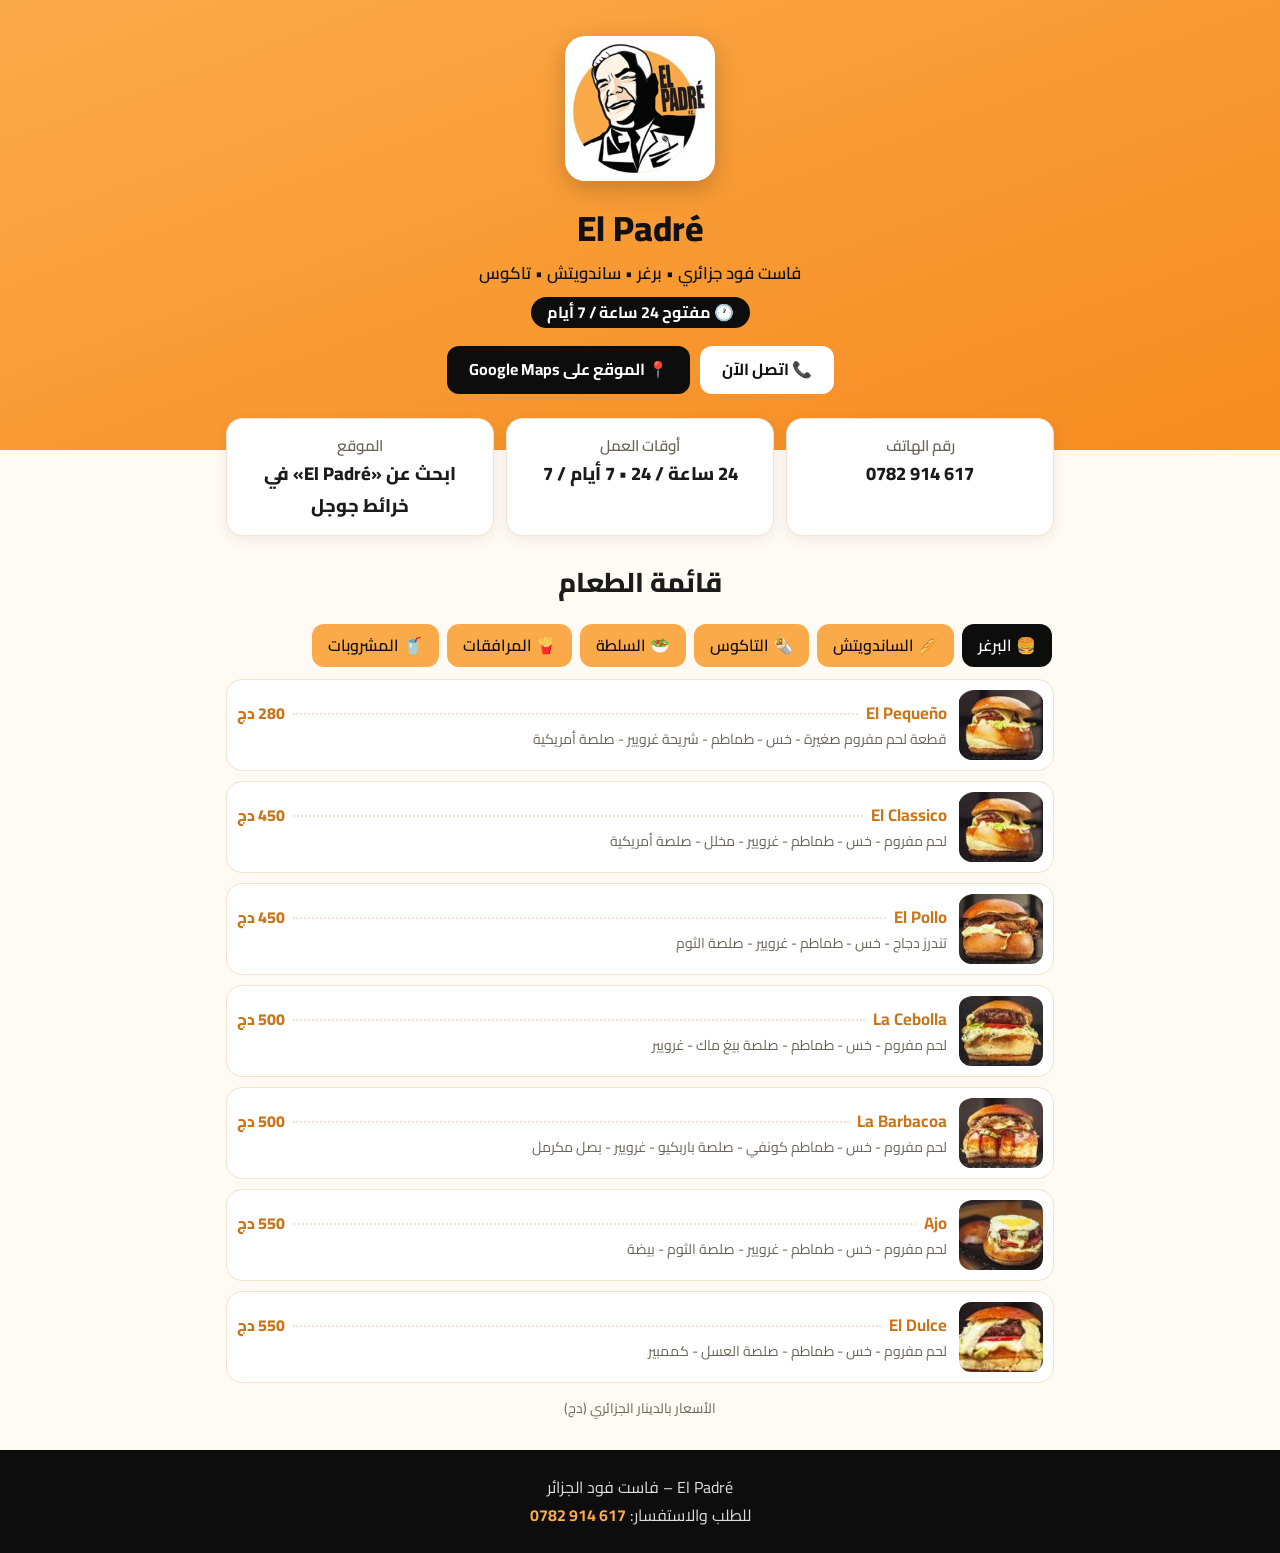
==== index.html @ 703b345e "Rename README.md to index.html" ====
<!DOCTYPE html>
<html lang="ar" dir="rtl">
<head>
<meta charset="utf-8">
<meta name="viewport" content="width=device-width, initial-scale=1, viewport-fit=cover">
<title>El Padré | فاست فود في الجزائر – مفتوح 24/24</title>
<link href="https://fonts.googleapis.com/css2?family=Cairo:wght@400;600;800&display=swap" rel="stylesheet">
<style>
:root{--bg:#fffaf3;--tx:#1b1b1b;--mut:#6b6459;--card:#fff;--bd:#f0e3cf;--or:#fbaa4a;--ord:#c9751a;--blk:#0d0d0d;box-sizing:border-box;padding-top:env(safe-area-inset-top,0px);padding-bottom:env(safe-area-inset-bottom,0px)}
@media(prefers-color-scheme:dark){:root:not([data-theme="light"]){--bg:#121110;--tx:#f4efe8;--mut:#a89f92;--card:#1c1a18;--bd:#2e2a25;--ord:#fbaa4a}}
:root[data-theme="dark"]{--bg:#121110;--tx:#f4efe8;--mut:#a89f92;--card:#1c1a18;--bd:#2e2a25;--ord:#fbaa4a}
*{box-sizing:border-box;margin:0}
html{scroll-behavior:smooth;scroll-padding-top:70px}
body{background:var(--bg);color:var(--tx);font-family:'Cairo',Tahoma,Arial,sans-serif;line-height:1.7}
.wrap{max-width:860px;margin:auto;padding:0 16px}
.hero{background:linear-gradient(160deg,var(--or),#f58b1f);color:#111;text-align:center;padding:36px 16px 56px}
.logo{width:150px;max-width:50%;border-radius:20px;background:#fff;padding:6px;box-shadow:0 8px 24px #0003}
.hero h1{font-size:2.2rem;font-weight:800;margin-top:10px}
.hero p{font-weight:600;font-size:1.05rem}
.badge{display:inline-block;background:var(--blk);color:#fff;border-radius:99px;padding:2px 16px;margin-top:10px;font-weight:700}
.btns{display:flex;gap:10px;justify-content:center;flex-wrap:wrap;margin-top:18px}
.btn{text-decoration:none;font-weight:700;padding:10px 22px;border-radius:12px;background:var(--blk);color:#fff;display:inline-block}
.btn.alt{background:#fff;color:#111}
.info{display:grid;grid-template-columns:repeat(auto-fit,minmax(200px,1fr));gap:12px;margin:-32px auto 24px}
.card{background:var(--card);border:1px solid var(--bd);border-radius:16px;padding:14px 16px;text-align:center;box-shadow:0 4px 14px #0001}
.card h3{font-size:.95rem;color:var(--mut);font-weight:600}
.card a,.card div{font-weight:800;font-size:1.15rem;color:var(--tx);text-decoration:none}
h2{text-align:center;font-size:1.7rem;font-weight:800;margin:10px 0 14px}
.tabs{display:flex;gap:8px;overflow-x:auto;padding:4px 2px 12px;position:sticky;top:env(safe-area-inset-top,0px);background:var(--bg);z-index:5}
.tab{font:inherit;font-weight:600;border:0;border-radius:12px;padding:8px 16px;white-space:nowrap;background:var(--or);color:#111;cursor:pointer}
.tab.on{background:var(--blk);color:#fff}
.pn{display:none;list-style:none;padding:0}
.pn.on{display:block}
.pn li{display:flex;gap:12px;align-items:center;background:var(--card);border:1px solid var(--bd);border-radius:16px;padding:10px;margin-bottom:10px}
.th{width:84px;height:70px;object-fit:cover;border-radius:12px;flex:none}
.th.drink{object-fit:contain;background:#fff;padding:2px}
.in{flex:1;min-width:0}
.hd{display:flex;align-items:baseline;gap:8px}
.hd b{color:var(--ord);font-size:1.05rem}
.hd i{flex:1;border-bottom:2px dotted var(--bd);transform:translateY(-4px)}
.hd span{font-weight:800;color:var(--ord);white-space:nowrap}
.in p{font-size:.88rem;color:var(--mut)}
.sauce{display:none;background:var(--or);color:#111;border-radius:14px;padding:12px 16px;font-weight:600}
.sauce.on{display:block}
.note{text-align:center;color:var(--mut);font-size:.85rem;margin:14px 0}
footer{background:var(--blk);color:#ddd;text-align:center;padding:24px 16px;margin-top:30px}
footer a{color:var(--or);text-decoration:none;font-weight:700}
</style>
</head>
<body>
<header class="hero">
<img class="logo" src="[data-uri]" alt="شعار El Padré">
<h1>El Padré</h1>
<p>فاست فود جزائري • برغر • ساندويتش • تاكوس</p>
<span class="badge">🕐 مفتوح 24 ساعة / 7 أيام</span>
<div class="btns">
<a class="btn alt" href="tel:+213782914617">📞 اتصل الآن</a>
<a class="btn" href="https://www.google.com/maps/search/?api=1&query=El%20Padr%C3%A9%20Fast-Food%20Alg%C3%A9rie" target="_blank" rel="noopener">📍 الموقع على Google Maps</a>
</div>
</header>
<main class="wrap">
<section class="info">
<div class="card"><h3>رقم الهاتف</h3><a href="tel:+213782914617" dir="ltr">0782 914 617</a></div>
<div class="card"><h3>أوقات العمل</h3><div>24 ساعة / 24 • 7 أيام / 7</div></div>
<div class="card"><h3>الموقع</h3><a href="https://www.google.com/maps/search/?api=1&query=El%20Padr%C3%A9%20Fast-Food%20Alg%C3%A9rie" target="_blank" rel="noopener">ابحث عن «El Padré» في خرائط جوجل</a></div>
</section>
<h2 id="menu">قائمة الطعام</h2>
<nav class="tabs"><button class="tab on" data-t="burgers">🍔 البرغر</button><button class="tab" data-t="sandwichs">🥖 الساندويتش</button><button class="tab" data-t="tacos">🌯 التاكوس</button><button class="tab" data-t="salade">🥗 السلطة</button><button class="tab" data-t="sides">🍟 المرافقات</button><button class="tab" data-t="drinks">🥤 المشروبات</button></nav>
<ul class="pn on" id="burgers"><li><img class="th " src="[data-uri]" alt="El Pequeño"><div class="in"><div class="hd"><b dir="ltr">El Pequeño</b><i></i><span>280 دج</span></div><p>قطعة لحم مفروم صغيرة - خس - طماطم - شريحة غرويير - صلصة أمريكية</p></div></li><li><img class="th " src="[data-uri]" alt="El Classico"><div class="in"><div class="hd"><b dir="ltr">El Classico</b><i></i><span>450 دج</span></div><p>لحم مفروم - خس - طماطم - غرويير - مخلل - صلصة أمريكية</p></div></li><li><img class="th " src="[data-uri]" alt="El Pollo"><div class="in"><div class="hd"><b dir="ltr">El Pollo</b><i></i><span>450 دج</span></div><p>تندرز دجاج - خس - طماطم - غرويير - صلصة الثوم</p></div></li><li><img class="th " src="[data-uri]" alt="La Cebolla"><div class="in"><div class="hd"><b dir="ltr">La Cebolla</b><i></i><span>500 دج</span></div><p>لحم مفروم - خس - طماطم - صلصة بيغ ماك - غرويير</p></div></li><li><img class="th " src="[data-uri]" alt="La Barbacoa"><div class="in"><div class="hd"><b dir="ltr">La Barbacoa</b><i></i><span>500 دج</span></div><p>لحم مفروم - خس - طماطم كونفي - صلصة باربكيو - غرويير - بصل مكرمل</p></div></li><li><img class="th " src="[data-uri]" alt="Ajo"><div class="in"><div class="hd"><b dir="ltr">Ajo</b><i></i><span>550 دج</span></div><p>لحم مفروم - خس - طماطم - غرويير - صلصة الثوم - بيضة</p></div></li><li><img class="th " src="[data-uri]" alt="El Dulce"><div class="in"><div class="hd"><b dir="ltr">El Dulce</b><i></i><span>550 دج</span></div><p>لحم مفروم - خس - طماطم - صلصة العسل - كممبير</p></div></li></ul><ul class="pn" id="sandwichs"><li><img class="th " src="[data-uri]" alt="Pollo"><div class="in"><div class="hd"><b dir="ltr">Pollo</b><i></i><span>450 دج</span></div><p>باغيت محشو بتندرز الدجاج - خس - طماطم - صلصة الثوم - غرويير</p></div></li><li><img class="th " src="[data-uri]" alt="Carne"><div class="in"><div class="hd"><b dir="ltr">Carne</b><i></i><span>550 دج</span></div><p>باغيت محشو باللحم المفروم - خس - طماطم - سالسا البقدونس - بصل مكرمل - غرويير</p></div></li><li><img class="th " src="[data-uri]" alt="Marinado"><div class="in"><div class="hd"><b dir="ltr">Marinado</b><i></i><span>600 دج</span></div><p>باغيت محشو بالدجاج المتبّل بالكريمة الطازجة - خس - طماطم - غرويير</p></div></li><li><img class="th " src="[data-uri]" alt="Bosque"><div class="in"><div class="hd"><b dir="ltr">Bosque</b><i></i><span>600 دج</span></div><p>باغيت محشو بالدجاج والفطر الطازج المقلي بالكريمة - غرويير</p></div></li><li><img class="th " src="[data-uri]" alt="Mexicano"><div class="in"><div class="hd"><b dir="ltr">Mexicano</b><i></i><span>600 دج</span></div><p>باغيت محشو بالدجاج ومربى الفلفل الحار - ذرة - غرويير</p></div></li></ul><ul class="pn" id="tacos"><li><img class="th " src="[data-uri]" alt="Pollo"><div class="in"><div class="hd"><b dir="ltr">Pollo</b><i></i><span>600 دج</span></div><p>صلصة جبن - تندرز دجاج - بطاطس مقلية - صلصة حسب الاختيار</p></div></li><li><img class="th " src="[data-uri]" alt="Carne"><div class="in"><div class="hd"><b dir="ltr">Carne</b><i></i><span>650 دج</span></div><p>صلصة جبن - لحم مفروم - بطاطس مقلية - صلصة حسب الاختيار</p></div></li><li><div class="in"><div class="hd"><b dir="ltr">Marinado</b><i></i><span>650 دج</span></div><p>صلصة جبن - دجاج متبّل - بطاطس مقلية - صلصة حسب الاختيار</p></div></li><li><img class="th " src="[data-uri]" alt="Mixado"><div class="in"><div class="hd"><b dir="ltr">Mixado</b><i></i><span>700 دج</span></div><p>صلصة جبن - لحم مفروم - تندرز دجاج - بطاطس مقلية - صلصة حسب الاختيار</p></div></li></ul><div class="sauce"><b>الصلصات:</b> كلاسيك - الثوم - باربكيو - حارة - جزائرية - بيغ ماك</div><ul class="pn" id="salade"><li><img class="th " src="[data-uri]" alt="La Madrina"><div class="in"><div class="hd"><b dir="ltr">La Madrina</b><i></i><span>450 دج</span></div><p>خس - طماطم كرزية - ذرة - خيار - خبز محمص - تندرز دجاج</p></div></li></ul><ul class="pn" id="sides"><li><img class="th " src="[data-uri]" alt="Frites (بطاطس مقلية)"><div class="in"><div class="hd"><b dir="ltr">Frites (بطاطس مقلية)</b><i></i><span>150 دج</span></div></div></li><li><img class="th " src="[data-uri]" alt="Frites Fromagères (بطاطس بالجبن)"><div class="in"><div class="hd"><b dir="ltr">Frites Fromagères (بطاطس بالجبن)</b><i></i><span>250 دج</span></div></div></li><li><img class="th " src="[data-uri]" alt="Tenders - 200 g (تندرز)"><div class="in"><div class="hd"><b dir="ltr">Tenders - 200 g (تندرز)</b><i></i><span>450 دج</span></div></div></li></ul><ul class="pn" id="drinks"><li><img class="th drink" src="[data-uri]" alt="ماء معدني"><div class="in"><div class="hd"><b dir="ltr">ماء معدني</b><i></i><span>50 دج</span></div></div></li><li><img class="th drink" src="[data-uri]" alt="Soda - 24 cl (صودا)"><div class="in"><div class="hd"><b dir="ltr">Soda - 24 cl (صودا)</b><i></i><span>100 دج</span></div></div></li><li><img class="th drink" src="[data-uri]" alt="Soda - 33 cl (صودا)"><div class="in"><div class="hd"><b dir="ltr">Soda - 33 cl (صودا)</b><i></i><span>150 دج</span></div></div></li><li><img class="th drink" src="[data-uri]" alt="Jus Maison (عصير طبيعي)"><div class="in"><div class="hd"><b dir="ltr">Jus Maison (عصير طبيعي)</b><i></i><span>350 دج</span></div></div></li></ul>
<p class="note">الأسعار بالدينار الجزائري (دج)</p>
</main>
<footer>
<p>El Padré – فاست فود الجزائر</p>
<p>للطلب والاستفسار: <a href="tel:+213782914617" dir="ltr">0782 914 617</a></p>
</footer>
<script>
const tabs=document.querySelectorAll('.tab'),pns=document.querySelectorAll('.pn'),sc=document.querySelector('.sauce');
tabs.forEach(t=>t.onclick=()=>{tabs.forEach(x=>x.classList.toggle('on',x===t));pns.forEach(p=>p.classList.toggle('on',p.id===t.dataset.t));sc.classList.toggle('on',t.dataset.t==='tacos')});
</script>
</body>
</html>
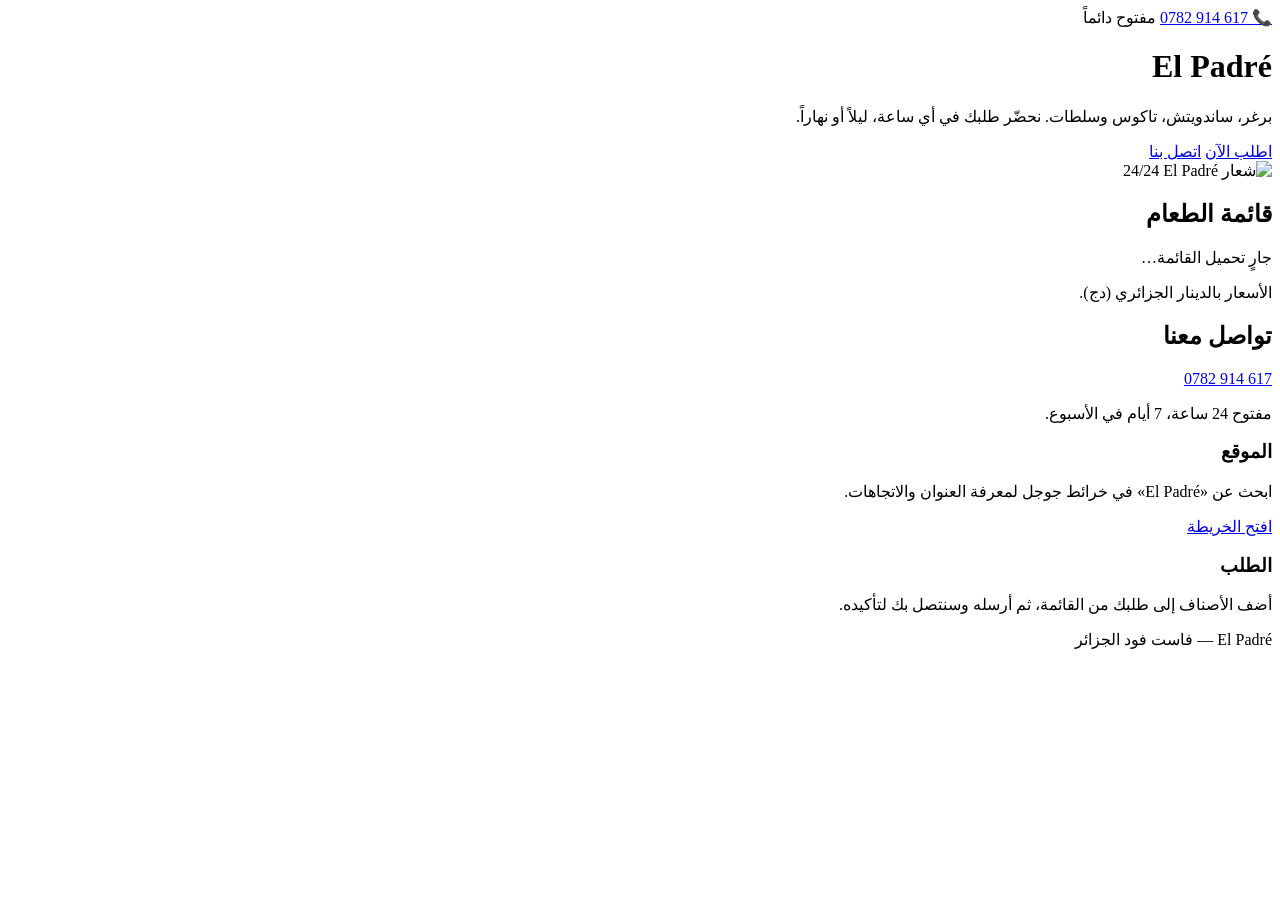
==== commit c95c04a4: "Add files via upload" ====
--- a/index.html
+++ b/index.html
@@ -2,80 +2,140 @@
 <html lang="ar" dir="rtl">
 <head>
 <meta charset="utf-8">
+<meta name="google-site-verification" content="QE2h4z8YyemF--MObUCxF--klLlQ6QsTnhdOioQOeic" />
 <meta name="viewport" content="width=device-width, initial-scale=1, viewport-fit=cover">
 <title>El Padré | فاست فود في الجزائر – مفتوح 24/24</title>
-<link href="https://fonts.googleapis.com/css2?family=Cairo:wght@400;600;800&display=swap" rel="stylesheet">
-<style>
-:root{--bg:#fffaf3;--tx:#1b1b1b;--mut:#6b6459;--card:#fff;--bd:#f0e3cf;--or:#fbaa4a;--ord:#c9751a;--blk:#0d0d0d;box-sizing:border-box;padding-top:env(safe-area-inset-top,0px);padding-bottom:env(safe-area-inset-bottom,0px)}
-@media(prefers-color-scheme:dark){:root:not([data-theme="light"]){--bg:#121110;--tx:#f4efe8;--mut:#a89f92;--card:#1c1a18;--bd:#2e2a25;--ord:#fbaa4a}}
-:root[data-theme="dark"]{--bg:#121110;--tx:#f4efe8;--mut:#a89f92;--card:#1c1a18;--bd:#2e2a25;--ord:#fbaa4a}
-*{box-sizing:border-box;margin:0}
-html{scroll-behavior:smooth;scroll-padding-top:70px}
-body{background:var(--bg);color:var(--tx);font-family:'Cairo',Tahoma,Arial,sans-serif;line-height:1.7}
-.wrap{max-width:860px;margin:auto;padding:0 16px}
-.hero{background:linear-gradient(160deg,var(--or),#f58b1f);color:#111;text-align:center;padding:36px 16px 56px}
-.logo{width:150px;max-width:50%;border-radius:20px;background:#fff;padding:6px;box-shadow:0 8px 24px #0003}
-.hero h1{font-size:2.2rem;font-weight:800;margin-top:10px}
-.hero p{font-weight:600;font-size:1.05rem}
-.badge{display:inline-block;background:var(--blk);color:#fff;border-radius:99px;padding:2px 16px;margin-top:10px;font-weight:700}
-.btns{display:flex;gap:10px;justify-content:center;flex-wrap:wrap;margin-top:18px}
-.btn{text-decoration:none;font-weight:700;padding:10px 22px;border-radius:12px;background:var(--blk);color:#fff;display:inline-block}
-.btn.alt{background:#fff;color:#111}
-.info{display:grid;grid-template-columns:repeat(auto-fit,minmax(200px,1fr));gap:12px;margin:-32px auto 24px}
-.card{background:var(--card);border:1px solid var(--bd);border-radius:16px;padding:14px 16px;text-align:center;box-shadow:0 4px 14px #0001}
-.card h3{font-size:.95rem;color:var(--mut);font-weight:600}
-.card a,.card div{font-weight:800;font-size:1.15rem;color:var(--tx);text-decoration:none}
-h2{text-align:center;font-size:1.7rem;font-weight:800;margin:10px 0 14px}
-.tabs{display:flex;gap:8px;overflow-x:auto;padding:4px 2px 12px;position:sticky;top:env(safe-area-inset-top,0px);background:var(--bg);z-index:5}
-.tab{font:inherit;font-weight:600;border:0;border-radius:12px;padding:8px 16px;white-space:nowrap;background:var(--or);color:#111;cursor:pointer}
-.tab.on{background:var(--blk);color:#fff}
-.pn{display:none;list-style:none;padding:0}
-.pn.on{display:block}
-.pn li{display:flex;gap:12px;align-items:center;background:var(--card);border:1px solid var(--bd);border-radius:16px;padding:10px;margin-bottom:10px}
-.th{width:84px;height:70px;object-fit:cover;border-radius:12px;flex:none}
-.th.drink{object-fit:contain;background:#fff;padding:2px}
-.in{flex:1;min-width:0}
-.hd{display:flex;align-items:baseline;gap:8px}
-.hd b{color:var(--ord);font-size:1.05rem}
-.hd i{flex:1;border-bottom:2px dotted var(--bd);transform:translateY(-4px)}
-.hd span{font-weight:800;color:var(--ord);white-space:nowrap}
-.in p{font-size:.88rem;color:var(--mut)}
-.sauce{display:none;background:var(--or);color:#111;border-radius:14px;padding:12px 16px;font-weight:600}
-.sauce.on{display:block}
-.note{text-align:center;color:var(--mut);font-size:.85rem;margin:14px 0}
-footer{background:var(--blk);color:#ddd;text-align:center;padding:24px 16px;margin-top:30px}
-footer a{color:var(--or);text-decoration:none;font-weight:700}
-</style>
+<meta name="description" content="El Padré فاست فود جزائري: برغر، ساندويتش، تاكوس وسلطات. مفتوح 24 ساعة، 7 أيام في الأسبوع. اطلب الآن أو اتصل: 0782914617">
+<meta name="theme-color" content="#FBAA4A">
+<link rel="icon" href="images/logo.png">
+<link rel="preconnect" href="https://fonts.googleapis.com">
+<link rel="preconnect" href="https://fonts.gstatic.com" crossorigin>
+<link href="https://fonts.googleapis.com/css2?family=Lalezar&family=Tajawal:wght@400;500;700;800&display=swap" rel="stylesheet">
+<link rel="stylesheet" href="css/style.css">
+<script type="application/ld+json">
+{
+  "@context": "https://schema.org",
+  "@type": "FastFoodRestaurant",
+  "name": "El Padré",
+  "telephone": "+213782914617",
+  "servesCuisine": ["Fast food", "Burgers", "Tacos", "Sandwiches"],
+  "openingHoursSpecification": {
+    "@type": "OpeningHoursSpecification",
+    "dayOfWeek": ["Monday","Tuesday","Wednesday","Thursday","Friday","Saturday","Sunday"],
+    "opens": "00:00",
+    "closes": "23:59"
+  },
+  "areaServed": "DZ"
+}
+</script>
 </head>
 <body>
+
 <header class="hero">
-<img class="logo" src="[data-uri]" alt="شعار El Padré">
-<h1>El Padré</h1>
-<p>فاست فود جزائري • برغر • ساندويتش • تاكوس</p>
-<span class="badge">🕐 مفتوح 24 ساعة / 7 أيام</span>
-<div class="btns">
-<a class="btn alt" href="tel:+213782914617">📞 اتصل الآن</a>
-<a class="btn" href="https://www.google.com/maps/search/?api=1&query=El%20Padr%C3%A9%20Fast-Food%20Alg%C3%A9rie" target="_blank" rel="noopener">📍 الموقع على Google Maps</a>
-</div>
+  <div class="topline">
+    <div class="wrap">
+      <a href="tel:+213782914617">📞 <span dir="ltr">0782 914 617</span></a>
+      <span>مفتوح دائماً</span>
+    </div>
+  </div>
+  <div class="wrap hero-in">
+    <div class="hero-text">
+      <h1>El Padré</h1>
+      <p class="lead">برغر، ساندويتش، تاكوس وسلطات. نحضّر طلبك في أي ساعة، ليلاً أو نهاراً.</p>
+      <div class="hero-cta">
+        <a class="btn dark" href="#menu">اطلب الآن</a>
+        <a class="btn outline" href="tel:+213782914617">اتصل بنا</a>
+      </div>
+    </div>
+    <div class="hero-mark">
+      <img src="images/logo.png" alt="شعار El Padré" width="190" height="182">
+      <span class="sticker" aria-label="مفتوح 24 ساعة، 7 أيام في الأسبوع">24/24</span>
+    </div>
+  </div>
 </header>
-<main class="wrap">
-<section class="info">
-<div class="card"><h3>رقم الهاتف</h3><a href="tel:+213782914617" dir="ltr">0782 914 617</a></div>
-<div class="card"><h3>أوقات العمل</h3><div>24 ساعة / 24 • 7 أيام / 7</div></div>
-<div class="card"><h3>الموقع</h3><a href="https://www.google.com/maps/search/?api=1&query=El%20Padr%C3%A9%20Fast-Food%20Alg%C3%A9rie" target="_blank" rel="noopener">ابحث عن «El Padré» في خرائط جوجل</a></div>
-</section>
-<h2 id="menu">قائمة الطعام</h2>
-<nav class="tabs"><button class="tab on" data-t="burgers">🍔 البرغر</button><button class="tab" data-t="sandwichs">🥖 الساندويتش</button><button class="tab" data-t="tacos">🌯 التاكوس</button><button class="tab" data-t="salade">🥗 السلطة</button><button class="tab" data-t="sides">🍟 المرافقات</button><button class="tab" data-t="drinks">🥤 المشروبات</button></nav>
-<ul class="pn on" id="burgers"><li><img class="th " src="[data-uri]" alt="El Pequeño"><div class="in"><div class="hd"><b dir="ltr">El Pequeño</b><i></i><span>280 دج</span></div><p>قطعة لحم مفروم صغيرة - خس - طماطم - شريحة غرويير - صلصة أمريكية</p></div></li><li><img class="th " src="[data-uri]" alt="El Classico"><div class="in"><div class="hd"><b dir="ltr">El Classico</b><i></i><span>450 دج</span></div><p>لحم مفروم - خس - طماطم - غرويير - مخلل - صلصة أمريكية</p></div></li><li><img class="th " src="[data-uri]" alt="El Pollo"><div class="in"><div class="hd"><b dir="ltr">El Pollo</b><i></i><span>450 دج</span></div><p>تندرز دجاج - خس - طماطم - غرويير - صلصة الثوم</p></div></li><li><img class="th " src="[data-uri]" alt="La Cebolla"><div class="in"><div class="hd"><b dir="ltr">La Cebolla</b><i></i><span>500 دج</span></div><p>لحم مفروم - خس - طماطم - صلصة بيغ ماك - غرويير</p></div></li><li><img class="th " src="[data-uri]" alt="La Barbacoa"><div class="in"><div class="hd"><b dir="ltr">La Barbacoa</b><i></i><span>500 دج</span></div><p>لحم مفروم - خس - طماطم كونفي - صلصة باربكيو - غرويير - بصل مكرمل</p></div></li><li><img class="th " src="[data-uri]" alt="Ajo"><div class="in"><div class="hd"><b dir="ltr">Ajo</b><i></i><span>550 دج</span></div><p>لحم مفروم - خس - طماطم - غرويير - صلصة الثوم - بيضة</p></div></li><li><img class="th " src="[data-uri]" alt="El Dulce"><div class="in"><div class="hd"><b dir="ltr">El Dulce</b><i></i><span>550 دج</span></div><p>لحم مفروم - خس - طماطم - صلصة العسل - كممبير</p></div></li></ul><ul class="pn" id="sandwichs"><li><img class="th " src="[data-uri]" alt="Pollo"><div class="in"><div class="hd"><b dir="ltr">Pollo</b><i></i><span>450 دج</span></div><p>باغيت محشو بتندرز الدجاج - خس - طماطم - صلصة الثوم - غرويير</p></div></li><li><img class="th " src="[data-uri]" alt="Carne"><div class="in"><div class="hd"><b dir="ltr">Carne</b><i></i><span>550 دج</span></div><p>باغيت محشو باللحم المفروم - خس - طماطم - سالسا البقدونس - بصل مكرمل - غرويير</p></div></li><li><img class="th " src="[data-uri]" alt="Marinado"><div class="in"><div class="hd"><b dir="ltr">Marinado</b><i></i><span>600 دج</span></div><p>باغيت محشو بالدجاج المتبّل بالكريمة الطازجة - خس - طماطم - غرويير</p></div></li><li><img class="th " src="[data-uri]" alt="Bosque"><div class="in"><div class="hd"><b dir="ltr">Bosque</b><i></i><span>600 دج</span></div><p>باغيت محشو بالدجاج والفطر الطازج المقلي بالكريمة - غرويير</p></div></li><li><img class="th " src="[data-uri]" alt="Mexicano"><div class="in"><div class="hd"><b dir="ltr">Mexicano</b><i></i><span>600 دج</span></div><p>باغيت محشو بالدجاج ومربى الفلفل الحار - ذرة - غرويير</p></div></li></ul><ul class="pn" id="tacos"><li><img class="th " src="[data-uri]" alt="Pollo"><div class="in"><div class="hd"><b dir="ltr">Pollo</b><i></i><span>600 دج</span></div><p>صلصة جبن - تندرز دجاج - بطاطس مقلية - صلصة حسب الاختيار</p></div></li><li><img class="th " src="[data-uri]" alt="Carne"><div class="in"><div class="hd"><b dir="ltr">Carne</b><i></i><span>650 دج</span></div><p>صلصة جبن - لحم مفروم - بطاطس مقلية - صلصة حسب الاختيار</p></div></li><li><div class="in"><div class="hd"><b dir="ltr">Marinado</b><i></i><span>650 دج</span></div><p>صلصة جبن - دجاج متبّل - بطاطس مقلية - صلصة حسب الاختيار</p></div></li><li><img class="th " src="[data-uri]" alt="Mixado"><div class="in"><div class="hd"><b dir="ltr">Mixado</b><i></i><span>700 دج</span></div><p>صلصة جبن - لحم مفروم - تندرز دجاج - بطاطس مقلية - صلصة حسب الاختيار</p></div></li></ul><div class="sauce"><b>الصلصات:</b> كلاسيك - الثوم - باربكيو - حارة - جزائرية - بيغ ماك</div><ul class="pn" id="salade"><li><img class="th " src="[data-uri]" alt="La Madrina"><div class="in"><div class="hd"><b dir="ltr">La Madrina</b><i></i><span>450 دج</span></div><p>خس - طماطم كرزية - ذرة - خيار - خبز محمص - تندرز دجاج</p></div></li></ul><ul class="pn" id="sides"><li><img class="th " src="[data-uri]" alt="Frites (بطاطس مقلية)"><div class="in"><div class="hd"><b dir="ltr">Frites (بطاطس مقلية)</b><i></i><span>150 دج</span></div></div></li><li><img class="th " src="[data-uri]" alt="Frites Fromagères (بطاطس بالجبن)"><div class="in"><div class="hd"><b dir="ltr">Frites Fromagères (بطاطس بالجبن)</b><i></i><span>250 دج</span></div></div></li><li><img class="th " src="[data-uri]" alt="Tenders - 200 g (تندرز)"><div class="in"><div class="hd"><b dir="ltr">Tenders - 200 g (تندرز)</b><i></i><span>450 دج</span></div></div></li></ul><ul class="pn" id="drinks"><li><img class="th drink" src="[data-uri]" alt="ماء معدني"><div class="in"><div class="hd"><b dir="ltr">ماء معدني</b><i></i><span>50 دج</span></div></div></li><li><img class="th drink" src="[data-uri]" alt="Soda - 24 cl (صودا)"><div class="in"><div class="hd"><b dir="ltr">Soda - 24 cl (صودا)</b><i></i><span>100 دج</span></div></div></li><li><img class="th drink" src="[data-uri]" alt="Soda - 33 cl (صودا)"><div class="in"><div class="hd"><b dir="ltr">Soda - 33 cl (صودا)</b><i></i><span>150 دج</span></div></div></li><li><img class="th drink" src="[data-uri]" alt="Jus Maison (عصير طبيعي)"><div class="in"><div class="hd"><b dir="ltr">Jus Maison (عصير طبيعي)</b><i></i><span>350 دج</span></div></div></li></ul>
-<p class="note">الأسعار بالدينار الجزائري (دج)</p>
+
+<main>
+  <section class="menu wrap" id="menu" aria-labelledby="menu-title">
+    <h2 id="menu-title">قائمة الطعام</h2>
+    <div class="tabs" id="tabs" role="tablist" aria-label="أقسام القائمة"></div>
+    <p class="tab-note" id="note" hidden></p>
+    <ul class="items" id="items"></ul>
+    <p class="status" id="menu-status" role="status">جارٍ تحميل القائمة…</p>
+    <p class="fine">الأسعار بالدينار الجزائري (دج).</p>
+  </section>
+
+  <section class="info" id="contact" aria-labelledby="contact-title">
+    <div class="wrap info-grid">
+      <div>
+        <h2 id="contact-title">تواصل معنا</h2>
+        <a class="big-phone" href="tel:+213782914617"><span dir="ltr">0782 914 617</span></a>
+        <p>مفتوح 24 ساعة، 7 أيام في الأسبوع.</p>
+      </div>
+      <div>
+        <h3>الموقع</h3>
+        <p>ابحث عن «El Padré» في خرائط جوجل لمعرفة العنوان والاتجاهات.</p>
+        <a class="btn cta-light" id="maps" href="https://www.google.com/maps/search/?api=1&amp;query=El%20Padr%C3%A9%20Fast-Food%20Alg%C3%A9rie" target="_blank" rel="noopener">افتح الخريطة</a>
+      </div>
+      <div>
+        <h3>الطلب</h3>
+        <p>أضف الأصناف إلى طلبك من القائمة، ثم أرسله وسنتصل بك لتأكيده.</p>
+      </div>
+    </div>
+  </section>
 </main>
-<footer>
-<p>El Padré – فاست فود الجزائر</p>
-<p>للطلب والاستفسار: <a href="tel:+213782914617" dir="ltr">0782 914 617</a></p>
+
+<footer class="foot">
+  <div class="wrap">El Padré — فاست فود الجزائر</div>
 </footer>
-<script>
-const tabs=document.querySelectorAll('.tab'),pns=document.querySelectorAll('.pn'),sc=document.querySelector('.sauce');
-tabs.forEach(t=>t.onclick=()=>{tabs.forEach(x=>x.classList.toggle('on',x===t));pns.forEach(p=>p.classList.toggle('on',p.id===t.dataset.t));sc.classList.toggle('on',t.dataset.t==='tacos')});
-</script>
+
+<!-- شريط الطلب السفلي -->
+<button class="cartbar" id="cartbar" type="button" hidden>
+  <span>عرض الطلب <b class="count" id="cart-count">0</b></span>
+  <span id="cart-total">0 دج</span>
+</button>
+<a class="cartbar" id="callbar" href="tel:+213782914617" hidden>
+  <span>للطلب اتصل بنا</span>
+  <span dir="ltr">0782 914 617</span>
+</a>
+
+<!-- نافذة تأكيد الطلب -->
+<dialog id="checkout" aria-labelledby="checkout-title">
+  <div class="sheet" id="sheet">
+    <div class="sheet-head">
+      <h2 id="checkout-title">طلبك</h2>
+      <button class="close" type="button" id="close" aria-label="إغلاق">✕</button>
+    </div>
+
+    <ul class="lines" id="lines"></ul>
+    <div class="total"><span>المجموع</span><span id="sum">0 دج</span></div>
+    <p class="fine">رسوم التوصيل (إن وُجدت) نؤكدها معك عند الاتصال.</p>
+
+    <form id="order-form" novalidate>
+      <fieldset class="seg">
+        <legend>طريقة الاستلام</legend>
+        <label><input type="radio" name="type" value="delivery" checked> <span>توصيل</span></label>
+        <label><input type="radio" name="type" value="pickup"> <span>استلام من المحل</span></label>
+      </fieldset>
+
+      <label class="field">الاسم
+        <input name="name" autocomplete="name" required maxlength="60">
+      </label>
+      <label class="field">رقم الهاتف
+        <input name="phone" type="tel" inputmode="tel" autocomplete="tel" dir="ltr" placeholder="07 82 91 46 17" required>
+      </label>
+      <label class="field" id="address-field">العنوان
+        <input name="address" autocomplete="street-address" maxlength="200" placeholder="الحي، الشارع، أقرب معلم">
+      </label>
+      <label class="field">ملاحظات (اختياري)
+        <textarea name="note" rows="2" maxlength="300" placeholder="مثال: بدون مخلل، صلصة حارة"></textarea>
+      </label>
+
+      <p class="err" id="form-error" role="alert" hidden></p>
+      <button class="btn cta wide" id="send" type="submit">أرسل الطلب</button>
+    </form>
+  </div>
+</dialog>
+
+<script src="js/app.js"></script>
 </body>
 </html>
